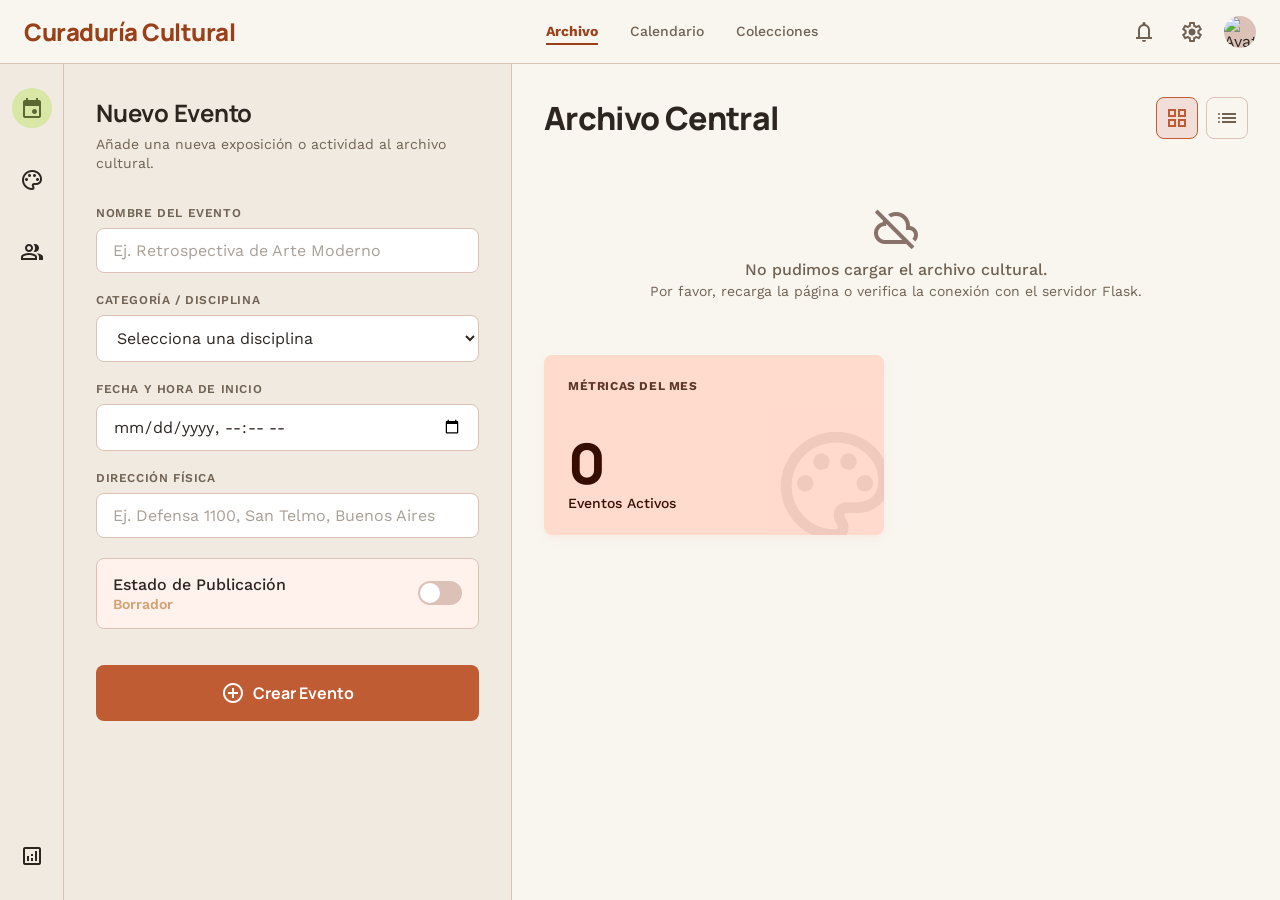
==== templates/index.html @ 1caea4ae "feat: implement full cultural curator manager application" ====
<!DOCTYPE html>
<html lang="es">
<head>
    <meta charset="UTF-8">
    <meta name="viewport" content="width=device-width, initial-scale=1.0">
    <title>Gestor de Curaduría Cultural</title>
    <!-- Google Fonts & Material Symbols -->
    <link href="https://fonts.googleapis.com/css2?family=Manrope:wght@400;600;700;800&family=Work+Sans:wght@400;500;600&family=Material+Symbols+Outlined:wght,FILL@100..700,0..1&display=swap" rel="stylesheet">
    <!-- Custom Vanilla Stylesheet -->
    <link rel="stylesheet" href="/static/css/styles.css">
</head>
<body class="h-screen overflow-hidden flex flex-col">

    <!-- Top Navigation Bar -->
    <header class="top-nav">
        <div class="logo">
            Curaduría Cultural
        </div>
        <nav class="main-nav">
            <a href="#" class="nav-link active">Archivo</a>
            <a href="#" class="nav-link">Calendario</a>
            <a href="#" class="nav-link">Colecciones</a>
        </nav>
        <div class="user-actions">
            <button class="action-btn" title="Notificaciones">
                <span class="material-symbols-outlined">notifications</span>
            </button>
            <button class="action-btn" title="Configuración">
                <span class="material-symbols-outlined">settings</span>
            </button>
            <div class="avatar-container">
                <img src="https://lh3.googleusercontent.com/aida-public/[base64]" alt="Avatar del curador">
            </div>
        </div>
    </header>

    <!-- Main Layout Workspace -->
    <div class="flex-workspace">
        
        <!-- Narrow Side Navigation Bar -->
        <nav class="side-nav">
            <button class="side-nav-btn active" title="Eventos">
                <span class="material-symbols-outlined" style="font-variation-settings: 'FILL' 1;">event</span>
            </button>
            <button class="side-nav-btn" title="Curaduría">
                <span class="material-symbols-outlined">palette</span>
            </button>
            <button class="side-nav-btn" title="Artistas">
                <span class="material-symbols-outlined">group</span>
            </button>
            <button class="side-nav-btn reportes-btn" title="Reportes">
                <span class="material-symbols-outlined">analytics</span>
            </button>
        </nav>

        <!-- Split Layout Wrapper -->
        <div class="split-layout">
            
            <!-- Left Panel: Form Sidebar (35% width, Fixed) -->
            <aside class="left-panel">
                <div class="form-container">
                    <div class="form-header">
                        <h2>Nuevo Evento</h2>
                        <p>Añade una nueva exposición o actividad al archivo cultural.</p>
                    </div>
                    
                    <form id="evento-form" class="form-body">
                        <!-- Nombre del Evento -->
                        <div class="form-group">
                            <label for="titulo" class="input-label">Nombre del Evento</label>
                            <input type="text" id="titulo" name="titulo" class="form-input" placeholder="Ej. Retrospectiva de Arte Moderno" required>
                        </div>

                        <!-- Categoría / Disciplina -->
                        <div class="form-group">
                            <label for="disciplina" class="input-label">Categoría / Disciplina</label>
                            <select id="disciplina" name="disciplina" class="form-select" required>
                                <option value="" disabled selected>Selecciona una disciplina</option>
                                <option value="Fotografía">Fotografía</option>
                                <option value="Feria de Diseño">Feria de Diseño</option>
                                <option value="Literatura">Literatura</option>
                                <option value="Exposición Temporal">Exposición Temporal</option>
                                <option value="Taller Educativo">Taller Educativo</option>
                                <option value="Concierto de Cámara">Concierto de Cámara</option>
                                <option value="Charla Curatorial">Charla Curatorial</option>
                            </select>
                        </div>

                        <!-- Fecha y Hora -->
                        <div class="form-group">
                            <label for="fecha_hora" class="input-label">Fecha y Hora de Inicio</label>
                            <input type="datetime-local" id="fecha_hora" name="fecha_hora" class="form-input" required>
                        </div>

                        <!-- Dirección Original (Campo agregado de forma armoniosa según Stich) -->
                        <div class="form-group">
                            <label for="direccion_original" class="input-label">Dirección física</label>
                            <input type="text" id="direccion_original" name="direccion_original" class="form-input" placeholder="Ej. Defensa 1100, San Telmo, Buenos Aires" required>
                        </div>

                        <!-- Estado de Publicación Switch -->
                        <div class="form-toggle-card">
                            <div class="toggle-info">
                                <span class="toggle-title">Estado de Publicación</span>
                                <span id="status-label" class="toggle-status draft">Borrador</span>
                            </div>
                            <label class="switch">
                                <input type="checkbox" id="estado-toggle">
                                <span class="slider"></span>
                            </label>
                        </div>

                        <!-- Botón Enviar -->
                        <button type="submit" id="submit-btn" class="submit-button">
                            <span class="material-symbols-outlined">add_circle</span>
                            <span>Crear Evento</span>
                        </button>
                    </form>
                </div>
            </aside>

            <!-- Right Panel: Main Scrollable Content (65% width) -->
            <main class="right-panel">
                <div class="main-header">
                    <h1>Archivo Central</h1>
                    <div class="view-controls">
                        <button class="control-btn active" title="Vista de Grilla">
                            <span class="material-symbols-outlined">grid_view</span>
                        </button>
                        <button class="control-btn" title="Vista de Lista">
                            <span class="material-symbols-outlined">list</span>
                        </button>
                    </div>
                </div>

                <!-- Bento Grid for Event Cards -->
                <div id="eventos-grid" class="bento-grid">
                    
                    <!-- Las tarjetas de eventos se inyectan dinámicamente aquí mediante JS -->
                    
                    <!-- Stats Card (Bento Style) - Se inyectará estáticamente al final -->
                    <article class="stats-card" id="stats-card">
                        <span class="stats-label">Métricas del Mes</span>
                        <div class="stats-content">
                            <h4 id="stats-total-active">0</h4>
                            <p>Eventos Activos</p>
                        </div>
                        <span class="material-symbols-outlined stats-icon">palette</span>
                    </article>
                    
                </div>
            </main>
        </div>
    </div>

    <!-- Frontend logic script -->
    <script src="/static/js/app.js"></script>
</body>
</html>
---- static/css/styles.css ----
/* ==========================================================================
   GESTOR DE CURADURÍA CULTURAL - SISTEMA DE DISEÑO OTOÑAL (VANILLA CSS)
   ========================================================================== */

:root {
    /* Paleta Neutra y Fondos */
    --bg-main: #F9F6F0;          /* Blanco lino, fondo del panel de tarjetas */
    --bg-panel: #F0EAE1;         /* Arena suave, fondo del formulario lateral */
    --text-main: #2C2520;        /* Café oscuro profundo para textos principales */
    --text-muted: #706253;       /* Tierra apagado para metadata y subtítulos */

    /* Colores Otoñales de Acento y Estados */
    --primary: #9a4019;          /* Terracota original */
    --color-accent: #C05C33;     /* Terracota / Óxido para botones e interacciones */
    --primary-container: #ba582f;
    --primary-fixed: #ffdbce;     /* Beige-naranja cálido para métricas */
    --on-primary-fixed: #370d00;
    
    --color-draft: #D4A373;      /* Ocre / Hojas secas para estado 'Borrador' */
    --color-published: #606C38;  /* Verde musgo / Seco para estado 'Publicado' */
    --secondary-container: #d8e6a6; /* Verde claro suave */
    --on-secondary-container: #5c6834;
    
    /* Contenedores Destacados (Integraciones) */
    --bg-alert-weather: #E6CCB2; /* Beige cálido para alertas meteorológicas estándar */
    --bg-alert-crit: #DDB892;    /* Tono arcilla para alertas de riesgo climático (Lluvia) */
    
    /* Sistema de Alertas Críticas (Errores) */
    --error: #ba1a1a;
    --error-container: #ffdad6;
    
    /* Bordes y UI */
    --outline: #89726a;
    --outline-variant: #dcc1b7;
    --surface-variant: #f2ded8;
    --surface-container-high: #f8e4de;
    --surface-container-low: #fff1ec;
    --border-radius: 8px;
    --transition-speed: 0.2s;
    
    /* Fuentes */
    --font-headline: 'Manrope', sans-serif;
    --font-body: 'Work Sans', sans-serif;
}

/* ==========================================================================
   RESET Y ESTILOS BASE
   ========================================================================== */

* {
    margin: 0;
    padding: 0;
    box-sizing: border-box;
}

body {
    background-color: var(--bg-main);
    color: var(--text-main);
    font-family: var(--font-body);
    height: 100vh;
    overflow: hidden;
    display: flex;
    flex-direction: column;
}

/* Tipografías Nativas */
h1, h2, h3, h4, .logo {
    font-family: var(--font-headline);
}

/* Material Symbols Configuración */
.material-symbols-outlined {
    font-variation-settings: 'FILL' 0, 'wght' 400, 'GRAD' 0, 'opsz' 24;
    user-select: none;
    display: inline-block;
    vertical-align: middle;
}

/* ==========================================================================
   DISEÑO DE BARRA DE NAVEGACIÓN SUPERIOR (TOP NAV)
   ========================================================================== */

.top-nav {
    height: 4rem; /* 64px */
    width: 100%;
    background-color: var(--bg-main);
    border-bottom: 1px solid var(--outline-variant);
    display: flex;
    justify-content: space-between;
    align-items: center;
    padding: 0 1.5rem;
    z-index: 50;
    flex-shrink: 0;
}

.logo {
    font-size: 1.5rem;
    font-weight: 800;
    color: var(--primary);
    letter-spacing: -0.02em;
}

.main-nav {
    display: flex;
    gap: 2rem;
    align-items: center;
}

.nav-link {
    font-size: 0.875rem;
    font-weight: 500;
    color: var(--text-muted);
    text-decoration: none;
    transition: color var(--transition-speed);
    padding: 0.25rem 0;
    border-bottom: 2px solid transparent;
}

.nav-link:hover {
    color: var(--primary);
}

.nav-link.active {
    color: var(--primary);
    border-bottom-color: var(--primary);
    font-weight: 700;
}

.user-actions {
    display: flex;
    align-items: center;
    gap: 1rem;
}

.action-btn {
    background: none;
    border: none;
    color: var(--text-muted);
    cursor: pointer;
    transition: color var(--transition-speed);
    display: flex;
    align-items: center;
    padding: 0.25rem;
    border-radius: 50%;
}

.action-btn:hover {
    color: var(--primary);
    background-color: var(--surface-container-low);
}

.avatar-container {
    width: 2rem;
    height: 2rem;
    border-radius: 50%;
    overflow: hidden;
    background-color: var(--outline-variant);
    display: flex;
    align-items: center;
    justify-content: center;
}

.avatar-container img {
    width: 100%;
    height: 100%;
    object-fit: cover;
}

/* ==========================================================================
   ESPACIO DE TRABAJO PRINCIPAL (WORKSPACE)
   ========================================================================== */

.flex-workspace {
    display: flex;
    flex: 1 1 0%;
    overflow: hidden;
}

/* ==========================================================================
   NARROW SIDE NAVIGATION BAR
   ========================================================================== */

.side-nav {
    display: flex;
    flex-direction: column;
    width: 4rem; /* 64px */
    background-color: var(--bg-panel);
    border-right: 1px solid var(--outline-variant);
    align-items: center;
    padding: 1.5rem 0;
    gap: 2rem;
    z-index: 40;
    flex-shrink: 0;
}

.side-nav-btn {
    background: none;
    border: none;
    display: flex;
    align-items: center;
    justify-content: center;
    width: 2.5rem;
    height: 2.5rem;
    border-radius: 50%;
    color: var(--text-main);
    cursor: pointer;
    transition: all var(--transition-speed);
}

.side-nav-btn:hover {
    background-color: var(--surface-container-high);
    color: var(--primary);
}

.side-nav-btn.active {
    background-color: var(--secondary-container);
    color: var(--on-secondary-container);
}

.side-nav-btn.active:hover {
    background-color: var(--secondary-container);
    color: var(--on-secondary-container);
}

.reportes-btn {
    margin-top: auto;
}

/* ==========================================================================
   SPLIT SCREEN LAYOUT
   ========================================================================== */

.split-layout {
    display: flex;
    flex: 1 1 0%;
    overflow: hidden;
    width: 100%;
}

/* ==========================================================================
   PANEL IZQUIERDO: FORMULARIO FIJO (35% ANCHO)
   ========================================================================== */

.left-panel {
    width: 35vw;
    background-color: var(--bg-panel);
    border-right: 1px solid var(--outline-variant);
    padding: 2rem;
    overflow-y: auto;
    flex-shrink: 0;
}

.form-container {
    display: flex;
    flex-direction: column;
    gap: 2rem;
}

.form-header h2 {
    font-size: 1.5rem;
    font-weight: 700;
    color: var(--text-main);
    margin-bottom: 0.35rem;
    letter-spacing: -0.01em;
}

.form-header p {
    font-size: 0.875rem;
    color: var(--text-muted);
    line-height: 1.4;
}

.form-body {
    display: flex;
    flex-direction: column;
    gap: 1.25rem;
}

.form-group {
    display: flex;
    flex-direction: column;
    gap: 0.5rem;
}

.input-label {
    font-size: 0.75rem;
    font-weight: 600;
    color: var(--text-muted);
    text-transform: uppercase;
    letter-spacing: 0.05em;
}

.form-input, .form-select {
    font-family: var(--font-body);
    font-size: 1rem;
    width: 100%;
    background-color: #ffffff;
    border: 1px solid var(--outline-variant);
    border-radius: var(--border-radius);
    padding: 0.75rem 1rem;
    color: var(--text-main);
    transition: all var(--transition-speed);
}

.form-input::placeholder {
    color: var(--text-muted);
    opacity: 0.6;
}

.form-input:focus, .form-select:focus {
    outline: none;
    border-color: var(--color-accent);
    box-shadow: 0 0 0 3px rgba(192, 92, 51, 0.15);
}

/* Switch de Estado de Publicación */
.form-toggle-card {
    display: flex;
    align-items: center;
    justify-content: space-between;
    background-color: var(--surface-container-low);
    padding: 1rem;
    border-radius: var(--border-radius);
    border: 1px solid var(--outline-variant);
}

.toggle-info {
    display: flex;
    flex-direction: column;
    gap: 2px;
}

.toggle-title {
    font-size: 1rem;
    font-weight: 500;
    color: var(--text-main);
}

.toggle-status {
    font-size: 0.875rem;
    font-weight: 600;
    transition: color var(--transition-speed);
}

.toggle-status.draft {
    color: var(--color-draft);
}

.toggle-status.published {
    color: var(--color-published);
}

/* Switch Deslizante */
.switch {
    position: relative;
    display: inline-block;
    width: 44px;
    height: 24px;
    flex-shrink: 0;
}

.switch input {
    opacity: 0;
    width: 0;
    height: 0;
}

.slider {
    position: absolute;
    cursor: pointer;
    top: 0;
    left: 0;
    right: 0;
    bottom: 0;
    background-color: var(--outline-variant);
    transition: background-color 0.3s;
    border-radius: 24px;
}

.slider::after {
    content: "";
    position: absolute;
    height: 20px;
    width: 20px;
    left: 2px;
    bottom: 2px;
    background-color: white;
    transition: transform 0.3s;
    border-radius: 50%;
}

.switch input:checked + .slider {
    background-color: var(--primary);
}

.switch input:checked + .slider::after {
    transform: translateX(20px);
}

/* Botón de Envío */
.submit-button {
    width: 100%;
    background-color: var(--color-accent);
    color: white;
    border: none;
    font-family: var(--font-headline);
    font-size: 1rem;
    font-weight: 700;
    padding: 1rem;
    border-radius: var(--border-radius);
    cursor: pointer;
    transition: all var(--transition-speed);
    display: flex;
    align-items: center;
    justify-content: center;
    gap: 0.5rem;
    margin-top: 1rem;
}

.submit-button:hover {
    background-color: var(--primary-container);
}

.submit-button:active {
    transform: scale(0.98);
}

/* Estados Dinámicos del Botón */
.submit-button.processing {
    opacity: 0.8;
    cursor: not-allowed;
}

.submit-button.success {
    background-color: var(--color-published);
}

.submit-button.success:hover {
    background-color: var(--color-published);
}

/* ==========================================================================
   PANEL DERECHO: VISOR GRILA BENTO (65% ANCHO, SCROLLABLE)
   ========================================================================== */

.right-panel {
    flex: 1 1 0%;
    background-color: var(--bg-main);
    padding: 2rem;
    overflow-y: auto;
}

.main-header {
    display: flex;
    justify-content: space-between;
    align-items: center;
    margin-bottom: 2rem;
}

.main-header h1 {
    font-size: 2rem;
    font-weight: 800;
    color: var(--text-main);
    letter-spacing: -0.02em;
}

.view-controls {
    display: flex;
    gap: 0.5rem;
}

.control-btn {
    background: none;
    border: 1px solid var(--outline-variant);
    border-radius: var(--border-radius);
    padding: 0.5rem;
    cursor: pointer;
    transition: all var(--transition-speed);
    display: flex;
    align-items: center;
    color: var(--text-muted);
}

.control-btn:hover {
    background-color: var(--surface-variant);
    color: var(--primary);
}

.control-btn.active {
    background-color: var(--surface-variant);
    border-color: var(--color-accent);
    color: var(--color-accent);
}

/* Grilla Bento */
.bento-grid {
    display: grid;
    grid-template-columns: repeat(auto-fill, minmax(300px, 1fr));
    gap: 1.5rem;
    align-items: stretch;
}

/* Tarjetas de Eventos */
.event-card {
    background-color: #ffffff;
    border: 1px solid var(--outline-variant);
    border-radius: var(--border-radius);
    padding: 1.5rem;
    display: flex;
    flex-direction: column;
    gap: 1rem;
    transition: all 0.3s cubic-bezier(0.16, 1, 0.3, 1);
    position: relative;
}

.event-card:hover {
    border-color: var(--color-accent);
    transform: translateY(-4px);
    box-shadow: 0 8px 24px rgba(137, 114, 106, 0.12);
}

/* Efecto de Carga Optimista */
.event-card.optimista {
    opacity: 0.6;
    border-style: dashed;
    pointer-events: none;
}

.card-header {
    display: flex;
    justify-content: space-between;
    align-items: center;
}

.badge {
    padding: 0.25rem 0.6rem;
    font-family: var(--font-body);
    font-size: 0.6875rem; /* 11px */
    font-weight: 700;
    border-radius: 9999px;
    text-transform: uppercase;
    letter-spacing: 0.05em;
    display: inline-block;
}

.badge-draft {
    background-color: rgba(212, 163, 115, 0.15);
    color: var(--color-draft);
}

.badge-published {
    background-color: var(--secondary-container);
    color: var(--on-secondary-container);
}

.card-more-btn {
    background: none;
    border: none;
    color: var(--outline);
    cursor: pointer;
    display: flex;
    align-items: center;
    padding: 0.25rem;
    border-radius: 50%;
    transition: all var(--transition-speed);
}

.card-more-btn:hover {
    color: var(--color-accent);
    background-color: var(--surface-container-low);
}

.card-body h3 {
    font-size: 1.25rem;
    font-weight: 700;
    color: var(--text-main);
    margin: 0;
    line-height: 1.3;
    transition: color var(--transition-speed);
}

.event-card:hover .card-body h3 {
    color: var(--primary);
}

.card-body .card-date {
    font-size: 0.875rem;
    color: var(--text-muted);
    margin-top: 0.25rem;
    font-weight: 500;
}

/* Metadatos en el cuerpo */
.card-meta {
    display: flex;
    flex-direction: column;
    gap: 0.35rem;
    font-size: 0.8125rem; /* 13px */
    color: var(--text-muted);
    margin-top: 0.5rem;
}

.meta-item {
    display: flex;
    align-items: flex-start;
    gap: 0.5rem;
    line-height: 1.4;
}

.meta-item .material-symbols-outlined {
    font-size: 1.125rem;
    color: var(--outline);
    margin-top: 1px;
}

.card-footer {
    margin-top: auto;
    padding-top: 1rem;
    border-top: 1px solid rgba(137, 114, 106, 0.12);
}

/* Badges Climáticos y de Integración */
.climate-badge {
    display: flex;
    align-items: center;
    gap: 0.75rem;
    padding: 0.75rem;
    border-radius: var(--border-radius);
    transition: all var(--transition-speed);
}

.climate-badge .material-symbols-outlined {
    font-size: 1.5rem;
    flex-shrink: 0;
}

/* Estados de Clima */
.climate-normal {
    background-color: rgba(230, 204, 178, 0.35);
    color: var(--text-main);
}

.climate-normal .material-symbols-outlined {
    color: var(--primary);
}

.climate-risk {
    background-color: rgba(221, 184, 146, 0.35);
    color: var(--text-main);
}

.climate-risk .material-symbols-outlined {
    color: var(--color-draft);
}

.climate-crit {
    background-color: var(--error-container);
    color: var(--error);
    border: 1px solid rgba(186, 26, 26, 0.08);
}

.climate-crit .material-symbols-outlined {
    color: var(--error);
}

.climate-info {
    display: flex;
    flex-direction: column;
    gap: 2px;
}

.climate-label {
    font-size: 0.6875rem; /* 11px */
    font-weight: 700;
    letter-spacing: 0.05em;
    text-transform: uppercase;
}

.climate-desc {
    font-size: 0.625rem; /* 10px */
    font-style: italic;
    opacity: 0.85;
}

/* Tarjeta Bento de Estadísticas */
.stats-card {
    background-color: var(--primary-fixed);
    color: var(--on-primary-fixed);
    border-radius: var(--border-radius);
    padding: 1.5rem;
    display: flex;
    flex-direction: column;
    justify-content: space-between;
    overflow: hidden;
    position: relative;
    min-height: 180px;
    box-shadow: 0 4px 12px rgba(154, 64, 25, 0.05);
    transition: all 0.3s;
}

.stats-card:hover {
    transform: translateY(-2px);
    box-shadow: 0 6px 16px rgba(154, 64, 25, 0.1);
}

.stats-label {
    font-size: 0.75rem;
    font-weight: 700;
    text-transform: uppercase;
    letter-spacing: 0.05em;
    opacity: 0.8;
}

.stats-content {
    z-index: 10;
}

.stats-content h4 {
    font-size: 3.5rem;
    font-weight: 800;
    margin: 0;
    line-height: 1;
    letter-spacing: -0.03em;
}

.stats-content p {
    font-size: 0.875rem;
    margin-top: 0.25rem;
    font-weight: 500;
}

.stats-icon {
    position: absolute;
    right: -1rem;
    bottom: -1rem;
    font-size: 130px !important;
    opacity: 0.08;
    line-height: 1;
    z-index: 1;
}

/* ==========================================================================
   SOPORTE DE ANIMACIONES Y UTILITIES
   ========================================================================== */

/* Rotación para Loader */
.animate-spin {
    animation: spin 1s linear infinite;
}

@keyframes spin {
    from {
        transform: rotate(0deg);
    }
    to {
        transform: rotate(360deg);
    }
}

/* Barras de Desplazamiento Personalizadas (Webkit) */
.left-panel::-webkit-scrollbar,
.right-panel::-webkit-scrollbar {
    width: 6px;
}

.left-panel::-webkit-scrollbar-track,
.right-panel::-webkit-scrollbar-track {
    background: transparent;
}

.left-panel::-webkit-scrollbar-thumb,
.right-panel::-webkit-scrollbar-thumb {
    background: var(--outline-variant);
    border-radius: 10px;
}

.left-panel::-webkit-scrollbar-thumb:hover,
.right-panel::-webkit-scrollbar-thumb:hover {
    background: var(--outline);
}

/* ==========================================================================
   RESPONSIVIDAD Y LAYOUTS MÓVILES
   ========================================================================== */

@media (max-width: 1024px) {
    .left-panel {
        width: 40vw;
    }
}

@media (max-width: 768px) {
    body {
        overflow-y: auto;
        height: auto;
    }
    
    .top-nav {
        padding: 0 1rem;
    }
    
    .main-nav {
        display: none; /* Ocultar nav en móviles simples */
    }
    
    .flex-workspace {
        flex-direction: column;
        overflow: visible;
        height: auto;
    }
    
    .side-nav {
        display: none; /* Ocultar barra lateral fina */
    }
    
    .split-layout {
        flex-direction: column;
        overflow: visible;
        height: auto;
    }
    
    .left-panel {
        width: 100%;
        height: auto;
        border-right: none;
        border-bottom: 1px solid var(--outline-variant);
        padding: 1.5rem;
    }
    
    .right-panel {
        width: 100%;
        height: auto;
        padding: 1.5rem;
    }
    
    .bento-grid {
        grid-template-columns: 1fr;
    }
}
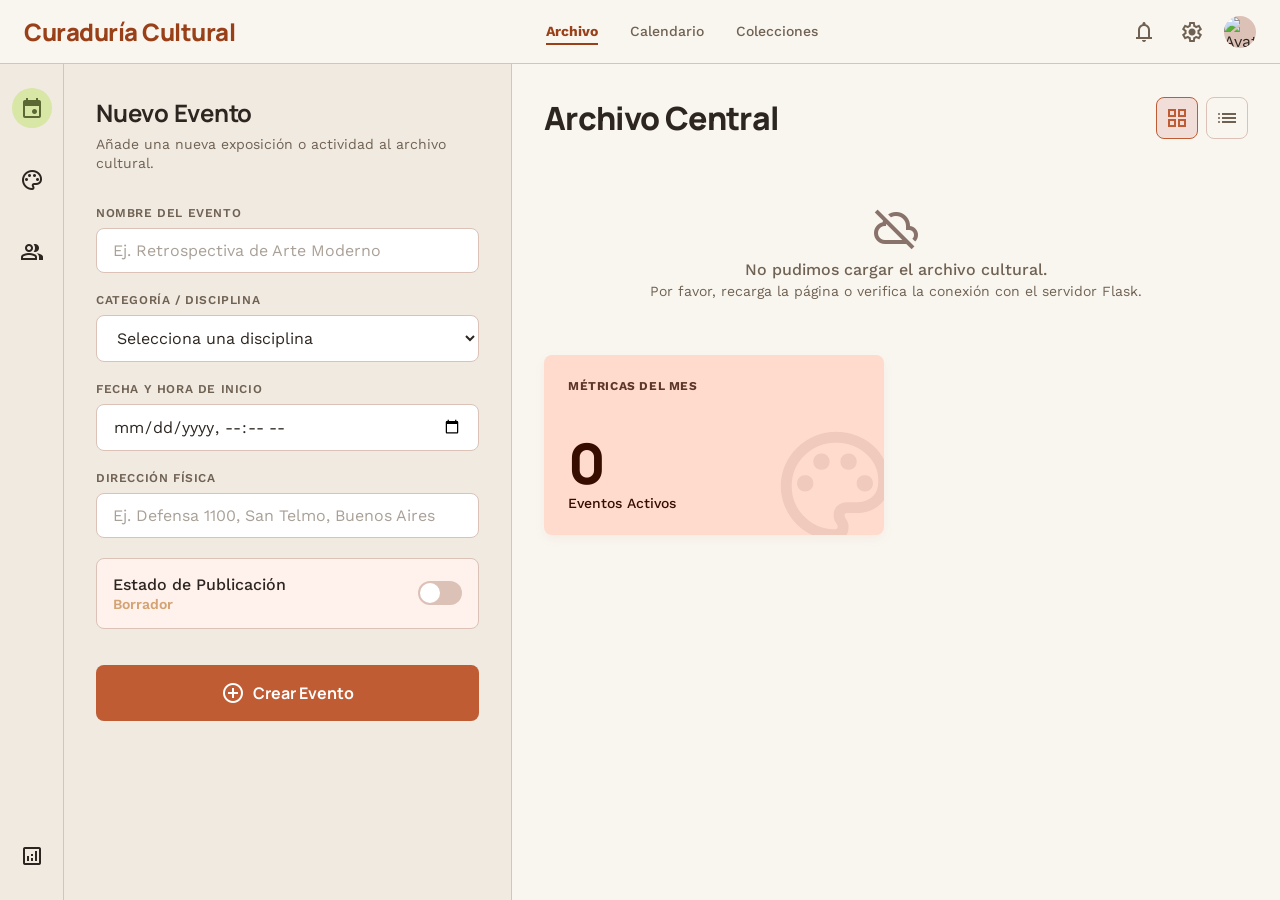
==== commit 4e70f6cd: "feat: integrate Leaflet.js interactive maps via modal dialog" ====
--- a/templates/index.html
+++ b/templates/index.html
@@ -6,6 +6,9 @@
     <title>Gestor de Curaduría Cultural</title>
     <!-- Google Fonts & Material Symbols -->
     <link href="https://fonts.googleapis.com/css2?family=Manrope:wght@400;600;700;800&family=Work+Sans:wght@400;500;600&family=Material+Symbols+Outlined:wght,FILL@100..700,0..1&display=swap" rel="stylesheet">
+    <!-- Leaflet.js (Mapas interactivos libres y gratuitos) -->
+    <link rel="stylesheet" href="https://unpkg.com/leaflet@1.9.4/dist/leaflet.css" integrity="sha256-p4NxAoJBhIIN+hmNHrzRCf9tD/miZyoHS5obTRR9BMY=" crossorigin="" />
+    <script src="https://unpkg.com/leaflet@1.9.4/dist/leaflet.js" integrity="sha256-20nQCchB9co0qIjJZRGuk2/Z9VM+kNiyxNV1lvTlZBo=" crossorigin=""></script>
     <!-- Custom Vanilla Stylesheet -->
     <link rel="stylesheet" href="/static/css/styles.css">
 </head>
@@ -150,6 +153,22 @@
                     
                 </div>
             </main>
+    <!-- Map Modal (Glassmorphism + Autumnal design) -->
+    <div id="map-modal" class="map-modal-overlay">
+        <div class="map-modal-content">
+            <div class="map-modal-header">
+                <h2 id="map-modal-title">Ubicación del Evento</h2>
+                <button id="close-map-btn" class="close-btn" title="Cerrar mapa">
+                    <span class="material-symbols-outlined">close</span>
+                </button>
+            </div>
+            <div class="map-modal-body">
+                <div id="map-container"></div>
+            </div>
+            <div class="map-modal-footer">
+                <span class="material-symbols-outlined text-primary">location_on</span>
+                <span id="map-modal-address">Dirección del evento</span>
+            </div>
         </div>
     </div>
 
--- a/static/css/styles.css
+++ b/static/css/styles.css
@@ -837,3 +837,170 @@
         grid-template-columns: 1fr;
     }
 }
+
+/* ==========================================================================
+   MODAL DE MAPA CON GLASSMORPHISM Y DETALLES OTOÑALES
+   ========================================================================== */
+.map-modal-overlay {
+    position: fixed;
+    top: 0;
+    left: 0;
+    right: 0;
+    bottom: 0;
+    background-color: rgba(35, 25, 22, 0.4);
+    backdrop-filter: blur(8px);
+    -webkit-backdrop-filter: blur(8px);
+    display: flex;
+    align-items: center;
+    justify-content: center;
+    z-index: 1000;
+    opacity: 0;
+    pointer-events: none;
+    transition: opacity 0.3s cubic-bezier(0.16, 1, 0.3, 1);
+}
+
+.map-modal-overlay.active {
+    opacity: 1;
+    pointer-events: auto;
+}
+
+.map-modal-content {
+    background-color: #ffffff;
+    border: 1px solid var(--outline-variant);
+    border-radius: 12px;
+    width: 90%;
+    max-width: 650px;
+    display: flex;
+    flex-direction: column;
+    box-shadow: 0 20px 40px rgba(35, 25, 22, 0.25);
+    transform: translateY(20px);
+    transition: transform 0.3s cubic-bezier(0.16, 1, 0.3, 1);
+    overflow: hidden;
+}
+
+.map-modal-overlay.active .map-modal-content {
+    transform: translateY(0);
+}
+
+.map-modal-header {
+    padding: 1.25rem 1.5rem;
+    border-bottom: 1px solid rgba(137, 114, 106, 0.12);
+    display: flex;
+    justify-content: space-between;
+    align-items: center;
+}
+
+.map-modal-header h2 {
+    font-size: 1.25rem;
+    font-weight: 700;
+    color: var(--text-main);
+    margin: 0;
+    letter-spacing: -0.01em;
+}
+
+.close-btn {
+    background: none;
+    border: none;
+    color: var(--text-muted);
+    cursor: pointer;
+    display: flex;
+    align-items: center;
+    justify-content: center;
+    width: 2rem;
+    height: 2rem;
+    border-radius: 50%;
+    transition: all var(--transition-speed);
+}
+
+.close-btn:hover {
+    background-color: var(--surface-container-low);
+    color: var(--primary);
+}
+
+.map-modal-body {
+    padding: 0;
+    height: 350px;
+    background-color: var(--bg-main);
+    position: relative;
+}
+
+#map-container {
+    width: 100%;
+    height: 100%;
+    z-index: 10;
+}
+
+.map-modal-footer {
+    padding: 1.25rem 1.5rem;
+    border-top: 1px solid rgba(137, 114, 106, 0.12);
+    background-color: var(--bg-panel);
+    display: flex;
+    align-items: flex-start;
+    gap: 0.5rem;
+    font-size: 0.875rem;
+    color: var(--text-muted);
+    font-weight: 500;
+    line-height: 1.4;
+}
+
+.map-modal-footer .material-symbols-outlined {
+    font-size: 1.25rem;
+    margin-top: 1px;
+}
+
+/* Personalización otoñal sutil para los elementos de Leaflet */
+.leaflet-bar {
+    border: 1px solid var(--outline-variant) !important;
+    box-shadow: 0 4px 10px rgba(35, 25, 22, 0.08) !important;
+    border-radius: 6px !important;
+    overflow: hidden;
+}
+
+.leaflet-bar a {
+    background-color: #ffffff !important;
+    color: var(--text-main) !important;
+    border-bottom: 1px solid var(--outline-variant) !important;
+    transition: all var(--transition-speed);
+}
+
+.leaflet-bar a:hover {
+    background-color: var(--surface-container-low) !important;
+    color: var(--primary) !important;
+}
+
+.leaflet-popup-content-wrapper {
+    border-radius: var(--border-radius) !important;
+    border: 1px solid var(--outline-variant) !important;
+    box-shadow: 0 8px 20px rgba(35, 25, 22, 0.12) !important;
+    padding: 0.25rem !important;
+    font-family: var(--font-body);
+}
+
+.leaflet-popup-tip {
+    border: 1px solid var(--outline-variant) !important;
+    box-shadow: 0 8px 20px rgba(35, 25, 22, 0.12) !important;
+}
+
+/* Enlace "Ver mapa" en la tarjeta de evento */
+.card-map-link {
+    display: inline-flex;
+    align-items: center;
+    gap: 0.25rem;
+    color: var(--color-accent);
+    font-weight: 600;
+    text-decoration: none;
+    cursor: pointer;
+    font-size: 0.8125rem;
+    margin-top: 0.25rem;
+    transition: color var(--transition-speed);
+}
+
+.card-map-link:hover {
+    color: var(--primary);
+    text-decoration: underline;
+}
+
+.card-map-link .material-symbols-outlined {
+    font-size: 1rem;
+}
+
